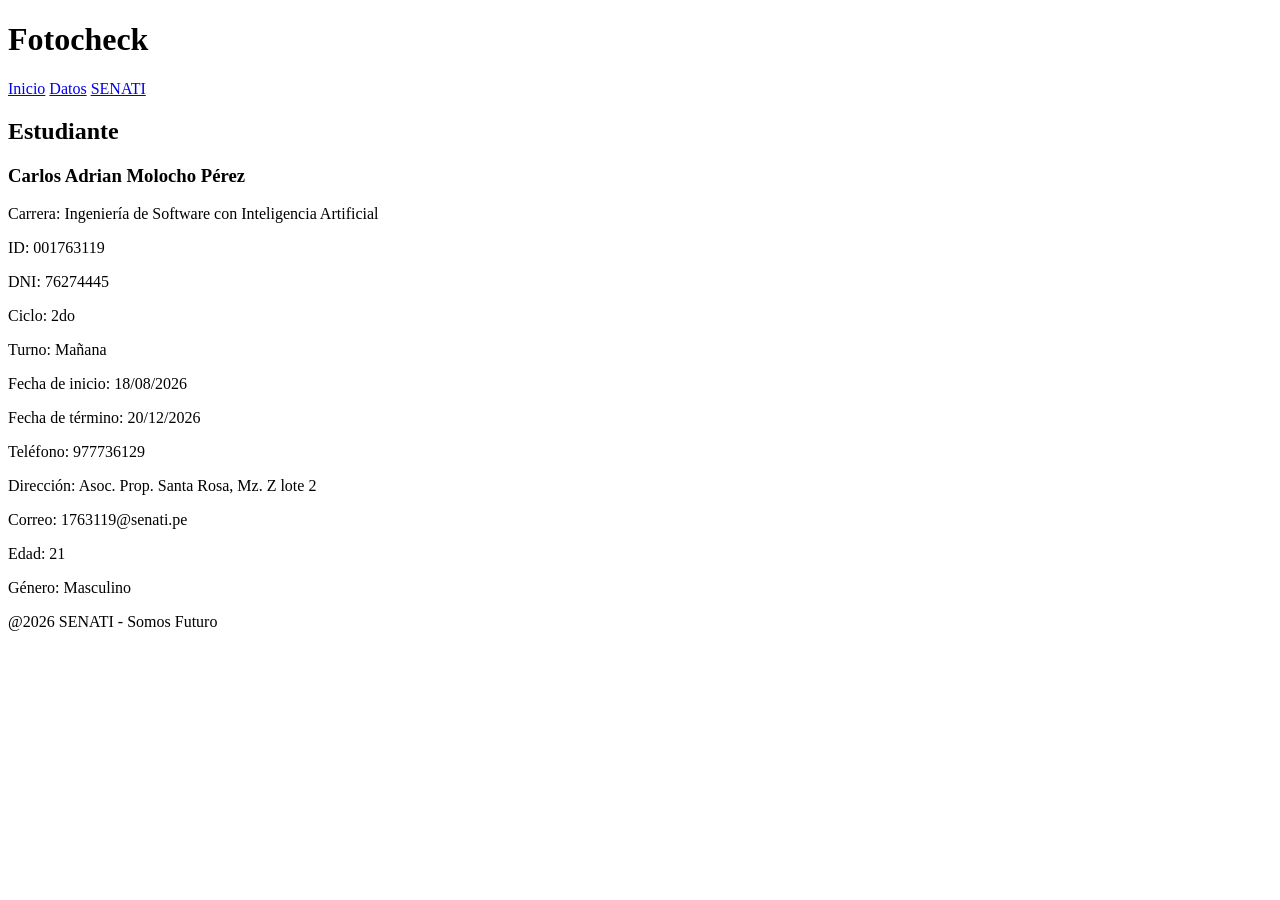
==== index.html @ f4e4873b "Rename FOTOCHECK.html to index.html" ====
<!DOCTYPE html>
<html lang="es">
<head>
    <meta charset="UTF-8">
    <meta name="viewport" content="width=device-width, initial-scale=1.0">
    <link rel="stylesheet" href="estilo_fotocheck.css">
    <title>Fotocheck SENATI</title>
</head>
<body>

    <header>
        <h1>Fotocheck</h1>
    </header>

    <nav>
        <a href="#">Inicio</a>
        <a href="#">Datos</a>
        <a href="https://www.senati.edu.pe/">SENATI</a>
    </nav>

    <main>
        <h2>Estudiante</h2>

        <article>
            <h3>Carlos Adrian Molocho Pérez</h3>
            <p>Carrera: Ingeniería de Software con Inteligencia Artificial</p>
            <p>ID: 001763119</p>
            <p>DNI: 76274445</p>
            <p>Ciclo: 2do</p>
            <p>Turno: Mañana</p>
            <p>Fecha de inicio: 18/08/2026</p>
            <p>Fecha de término: 20/12/2026</p>
            <p>Teléfono: 977736129</p>
            <p>Dirección: Asoc. Prop. Santa Rosa, Mz. Z lote 2</p>
            <p>Correo: 1763119@senati.pe</p>
            <p>Edad: 21</p>
            <p>Género: Masculino</p>
        </article>
    </main>

    <footer>
        <p>@2026 SENATI - Somos Futuro</p>
    </footer>

</body>
</html>
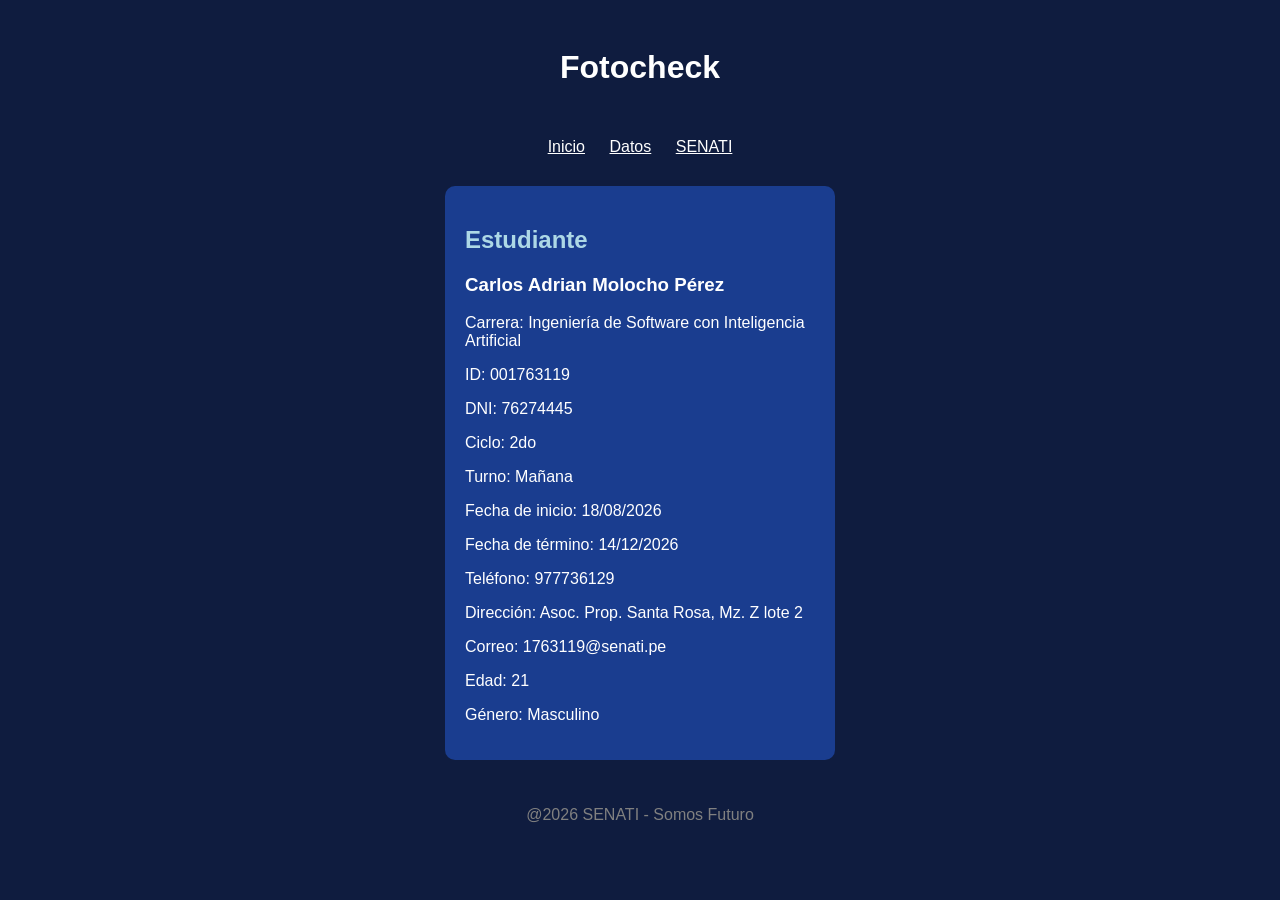
==== commit 288582e5: "Fix end date in student fotocheck Updated the end date for the student's program." ====
--- a/index.html
+++ b/index.html
@@ -29,7 +29,7 @@
             <p>Ciclo: 2do</p>
             <p>Turno: Mañana</p>
             <p>Fecha de inicio: 18/08/2026</p>
-            <p>Fecha de término: 20/12/2026</p>
+            <p>Fecha de término: 14/12/2026</p>
             <p>Teléfono: 977736129</p>
             <p>Dirección: Asoc. Prop. Santa Rosa, Mz. Z lote 2</p>
             <p>Correo: 1763119@senati.pe</p>
--- a/estilo_fotocheck.css
+++ b/estilo_fotocheck.css
@@ -0,0 +1,38 @@
+body {
+    background-color: #0f1c3f;
+    font-family: Arial;
+    color: white;
+}
+
+header {
+    text-align: center;
+    padding: 20px;
+}
+
+nav {
+    text-align: center;
+    padding: 10px;
+}
+
+nav a {
+    color: white;
+    margin: 10px;
+}
+
+main {
+    background-color: #1a3d8f;
+    width: 350px;
+    margin: 20px auto;
+    padding: 20px;
+    border-radius: 10px;
+}
+
+h2 {
+    color: lightblue;
+}
+
+footer {
+    text-align: center;
+    padding: 10px;
+    color: gray;
+}
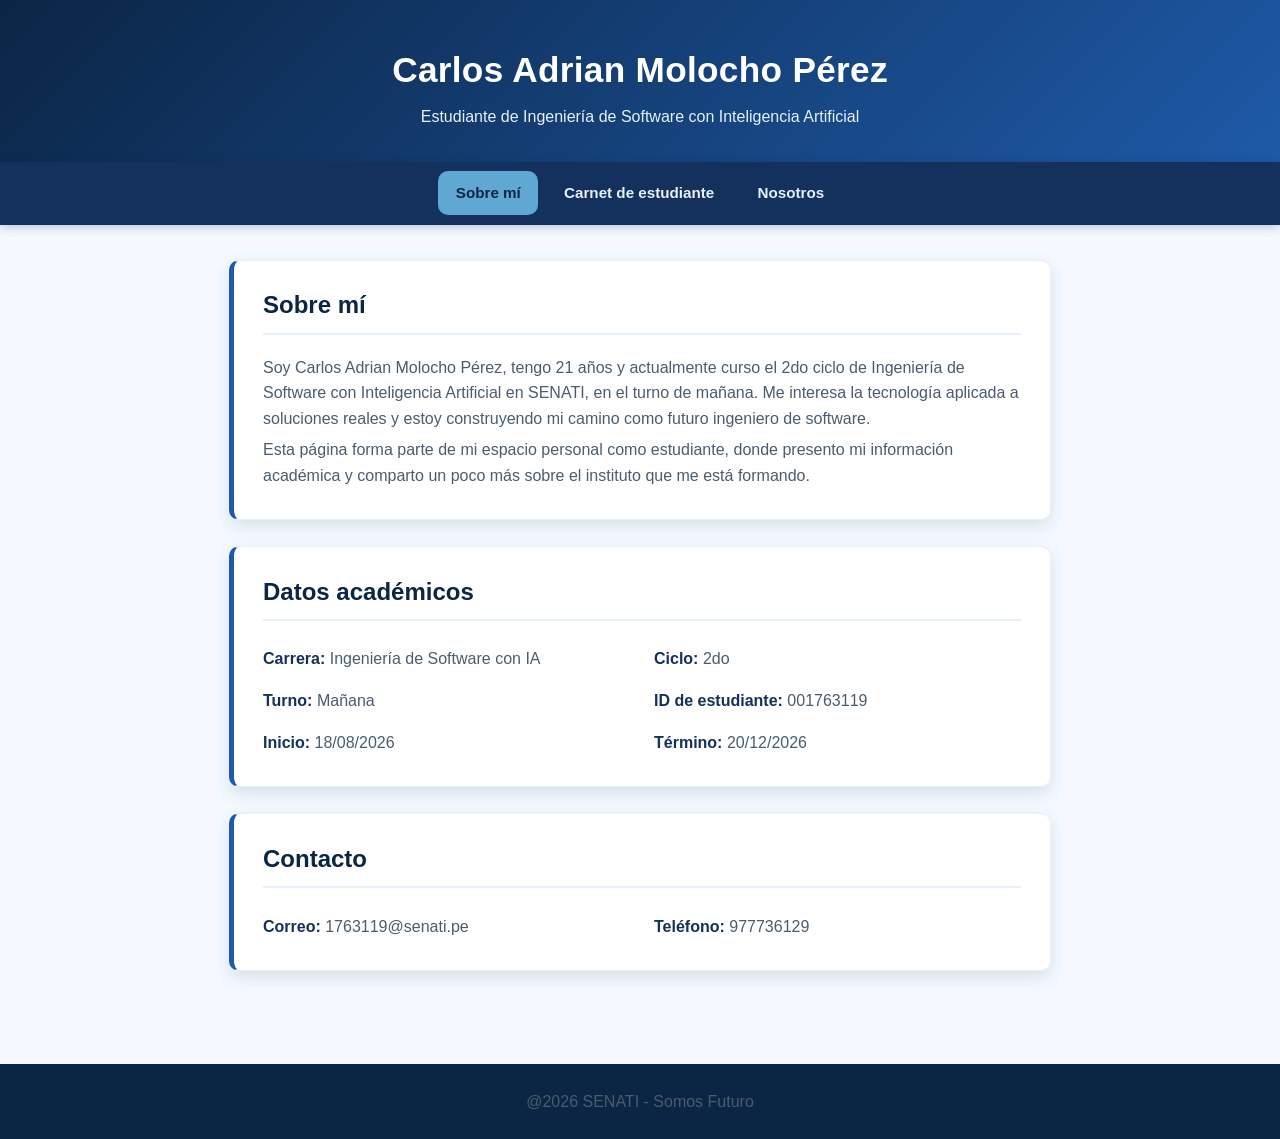
==== commit 8405b0fd: "Add files via upload" ====
--- a/index.html
+++ b/index.html
@@ -1,46 +1,65 @@
-<!DOCTYPE html>
-<html lang="es">
-<head>
-    <meta charset="UTF-8">
-    <meta name="viewport" content="width=device-width, initial-scale=1.0">
-    <link rel="stylesheet" href="estilo_fotocheck.css">
-    <title>Fotocheck SENATI</title>
-</head>
-<body>
-
-    <header>
-        <h1>Fotocheck</h1>
-    </header>
-
-    <nav>
-        <a href="#">Inicio</a>
-        <a href="#">Datos</a>
-        <a href="https://www.senati.edu.pe/">SENATI</a>
-    </nav>
-
-    <main>
-        <h2>Estudiante</h2>
-
-        <article>
-            <h3>Carlos Adrian Molocho Pérez</h3>
-            <p>Carrera: Ingeniería de Software con Inteligencia Artificial</p>
-            <p>ID: 001763119</p>
-            <p>DNI: 76274445</p>
-            <p>Ciclo: 2do</p>
-            <p>Turno: Mañana</p>
-            <p>Fecha de inicio: 18/08/2026</p>
-            <p>Fecha de término: 14/12/2026</p>
-            <p>Teléfono: 977736129</p>
-            <p>Dirección: Asoc. Prop. Santa Rosa, Mz. Z lote 2</p>
-            <p>Correo: 1763119@senati.pe</p>
-            <p>Edad: 21</p>
-            <p>Género: Masculino</p>
-        </article>
-    </main>
-
-    <footer>
-        <p>@2026 SENATI - Somos Futuro</p>
-    </footer>
-
-</body>
-</html>
+<!DOCTYPE html>
+<html lang="es">
+<head>
+    <meta charset="UTF-8">
+    <meta name="viewport" content="width=device-width, initial-scale=1.0">
+    <link rel="stylesheet" href="estilo.css">
+    <title>Sobre mí - Carlos Molocho</title>
+</head>
+<body>
+
+    <header>
+        <h1>Carlos Adrian Molocho Pérez</h1>
+        <p>Estudiante de Ingeniería de Software con Inteligencia Artificial</p>
+    </header>
+
+    <nav>
+        <a href="index.html" class="activo">Sobre mí</a>
+        <a href="carnet.html">Carnet de estudiante</a>
+        <a href="nosotros.html">Nosotros</a>
+    </nav>
+
+    <main>
+        <section class="tarjeta">
+            <h2>Sobre mí</h2>
+            <p>
+                Soy Carlos Adrian Molocho Pérez, tengo 21 años y actualmente curso el
+                2do ciclo de Ingeniería de Software con Inteligencia Artificial en
+                SENATI, en el turno de mañana. Me interesa la tecnología aplicada a
+                soluciones reales y estoy construyendo mi camino como futuro
+                ingeniero de software.
+            </p>
+            <p>
+                Esta página forma parte de mi espacio personal como estudiante,
+                donde presento mi información académica y comparto un poco más
+                sobre el instituto que me está formando.
+            </p>
+        </section>
+
+        <section class="tarjeta">
+            <h2>Datos académicos</h2>
+            <div class="ficha">
+                <p><strong>Carrera:</strong> Ingeniería de Software con IA</p>
+                <p><strong>Ciclo:</strong> 2do</p>
+                <p><strong>Turno:</strong> Mañana</p>
+                <p><strong>ID de estudiante:</strong> 001763119</p>
+                <p><strong>Inicio:</strong> 18/08/2026</p>
+                <p><strong>Término:</strong> 20/12/2026</p>
+            </div>
+        </section>
+
+        <section class="tarjeta">
+            <h2>Contacto</h2>
+            <div class="ficha">
+                <p><strong>Correo:</strong> 1763119@senati.pe</p>
+                <p><strong>Teléfono:</strong> 977736129</p>
+            </div>
+        </section>
+    </main>
+
+    <footer>
+        <p>@2026 SENATI - Somos Futuro</p>
+    </footer>
+
+</body>
+</html>
--- a/estilo.css
+++ b/estilo.css
@@ -0,0 +1,271 @@
+:root{
+  --azul-noche:   #0B2545;   
+  --azul-oscuro:  #13315C;   
+  --azul-medio:   #1E5AA8;  
+  --azul-claro:   #5FA8D3;   
+  --azul-pastel:  #E6F1FB;   
+  --azul-hielo:   #F4FAFF;   
+  --blanco:       #FFFFFF;
+  --texto:        #1C2B3A;
+  --texto-suave:  #4A5C6E;
+
+  --radio: 10px;
+  --sombra: 0 6px 18px rgba(11, 37, 69, 0.12);
+}
+
+*{
+  box-sizing: border-box;
+}
+
+html{
+  scroll-behavior: smooth;
+}
+
+body{
+  margin: 0;
+  font-family: Arial, Helvetica, sans-serif;
+  color: var(--texto);
+  background: var(--azul-hielo);
+  line-height: 1.6;
+}
+
+header{
+  background: linear-gradient(135deg, var(--azul-noche) 0%, var(--azul-medio) 100%);
+  color: var(--blanco);
+  padding: 2.6rem 1.5rem 2rem;
+  text-align: center;
+}
+
+header h1{
+  margin: 0 0 0.4rem;
+  font-size: 2.2rem;
+  font-weight: 700;
+  letter-spacing: 0.3px;
+}
+
+header p{
+  margin: 0;
+  font-size: 1rem;
+  color: var(--azul-pastel);
+}
+
+
+nav{
+  display: flex;
+  justify-content: center;
+  gap: 0.5rem;
+  background: var(--azul-oscuro);
+  padding: 0.6rem;
+  flex-wrap: wrap;
+  position: sticky;
+  top: 0;
+  z-index: 10;
+  box-shadow: 0 2px 10px rgba(11, 37, 69, 0.25);
+}
+
+nav a{
+  color: var(--azul-pastel);
+  text-decoration: none;
+  font-size: 0.95rem;
+  font-weight: bold;
+  padding: 0.6rem 1.1rem;
+  border-radius: var(--radio);
+  transition: background 0.2s ease, color 0.2s ease;
+}
+
+nav a:hover,
+nav a:focus{
+  background: var(--azul-medio);
+  color: var(--blanco);
+  outline: none;
+}
+
+nav a.activo{
+  background: var(--azul-claro);
+  color: var(--azul-noche);
+}
+
+
+main{
+  max-width: 860px;
+  margin: 2.2rem auto;
+  padding: 0 1.2rem 2rem;
+}
+
+section.tarjeta,
+article{
+  background: var(--blanco);
+  border: 1px solid var(--azul-pastel);
+  border-left: 5px solid var(--azul-medio);
+  border-radius: var(--radio);
+  box-shadow: var(--sombra);
+  padding: 1.6rem 1.8rem;
+  margin-bottom: 1.6rem;
+}
+
+h2{
+  color: var(--azul-noche);
+  font-size: 1.5rem;
+  margin-top: 0;
+  border-bottom: 2px solid var(--azul-pastel);
+  padding-bottom: 0.5rem;
+}
+
+h3{
+  color: var(--azul-medio);
+  font-size: 1.15rem;
+  margin-bottom: 0.4rem;
+}
+
+p{
+  font-size: 1rem;
+  color: var(--texto-suave);
+  margin: 0.35rem 0;
+}
+
+a{
+  color: var(--azul-medio);
+}
+
+
+.ficha{
+  display: grid;
+  grid-template-columns: repeat(2, 1fr);
+  gap: 0.3rem 1.5rem;
+}
+
+.ficha p strong{
+  color: var(--azul-oscuro);
+}
+
+@media (max-width: 560px){
+  .ficha{
+    grid-template-columns: 1fr;
+  }
+}
+
+.carnet{
+  max-width: 420px;
+  margin: 0 auto;
+  background: var(--blanco);
+  border-radius: 16px;
+  overflow: hidden;
+  box-shadow: var(--sombra);
+  border: 1px solid var(--azul-pastel);
+}
+
+.carnet-cabecera{
+  background: linear-gradient(135deg, var(--azul-noche) 0%, var(--azul-medio) 100%);
+  color: var(--blanco);
+  padding: 1rem 1.2rem;
+  display: flex;
+  align-items: center;
+  justify-content: space-between;
+}
+
+.carnet-cabecera h2{
+  color: var(--blanco);
+  border: none;
+  font-size: 1.1rem;
+  margin: 0;
+  padding: 0;
+}
+
+.carnet-cabecera span{
+  font-size: 0.75rem;
+  color: var(--azul-pastel);
+}
+
+.carnet-cuerpo{
+  padding: 1.4rem;
+  text-align: center;
+}
+
+.foto-carnet{
+  width: 130px;
+  height: 130px;
+  object-fit: cover;
+  border-radius: 50%;
+  border: 4px solid var(--azul-claro);
+  margin-bottom: 1rem;
+  background: var(--azul-pastel);
+}
+
+.carnet-cuerpo h3{
+  color: var(--azul-noche);
+  font-size: 1.2rem;
+  margin-bottom: 0.1rem;
+}
+
+.carnet-cuerpo .carrera{
+  color: var(--texto-suave);
+  font-size: 0.9rem;
+  margin-bottom: 1rem;
+}
+
+.carnet-datos{
+  text-align: left;
+  border-top: 1px dashed var(--azul-claro);
+  padding-top: 1rem;
+}
+
+.carnet-datos p{
+  display: flex;
+  justify-content: space-between;
+  font-size: 0.92rem;
+  margin: 0.3rem 0;
+  border-bottom: 1px solid var(--azul-pastel);
+  padding-bottom: 0.3rem;
+}
+
+.carnet-datos p strong{
+  color: var(--azul-oscuro);
+}
+
+.carnet-pie{
+  background: var(--azul-pastel);
+  text-align: center;
+  padding: 0.7rem;
+  font-size: 0.78rem;
+  color: var(--azul-oscuro);
+}
+
+.boton-externo{
+  display: inline-block;
+  margin-top: 0.6rem;
+  background: var(--azul-medio);
+  color: var(--blanco);
+  text-decoration: none;
+  padding: 0.7rem 1.4rem;
+  border-radius: var(--radio);
+  font-weight: bold;
+  font-size: 0.95rem;
+  transition: background 0.2s ease;
+}
+
+.boton-externo:hover{
+  background: var(--azul-noche);
+}
+
+.lista-simple{
+  list-style: none;
+  padding: 0;
+  margin: 0;
+}
+
+.lista-simple li{
+  background: var(--azul-pastel);
+  color: var(--azul-oscuro);
+  padding: 0.6rem 1rem;
+  border-radius: var(--radio);
+  margin-bottom: 0.5rem;
+  font-size: 0.95rem;
+}
+
+footer{
+  background: var(--azul-noche);
+  color: var(--azul-pastel);
+  text-align: center;
+  padding: 1.2rem;
+  font-size: 0.85rem;
+}
